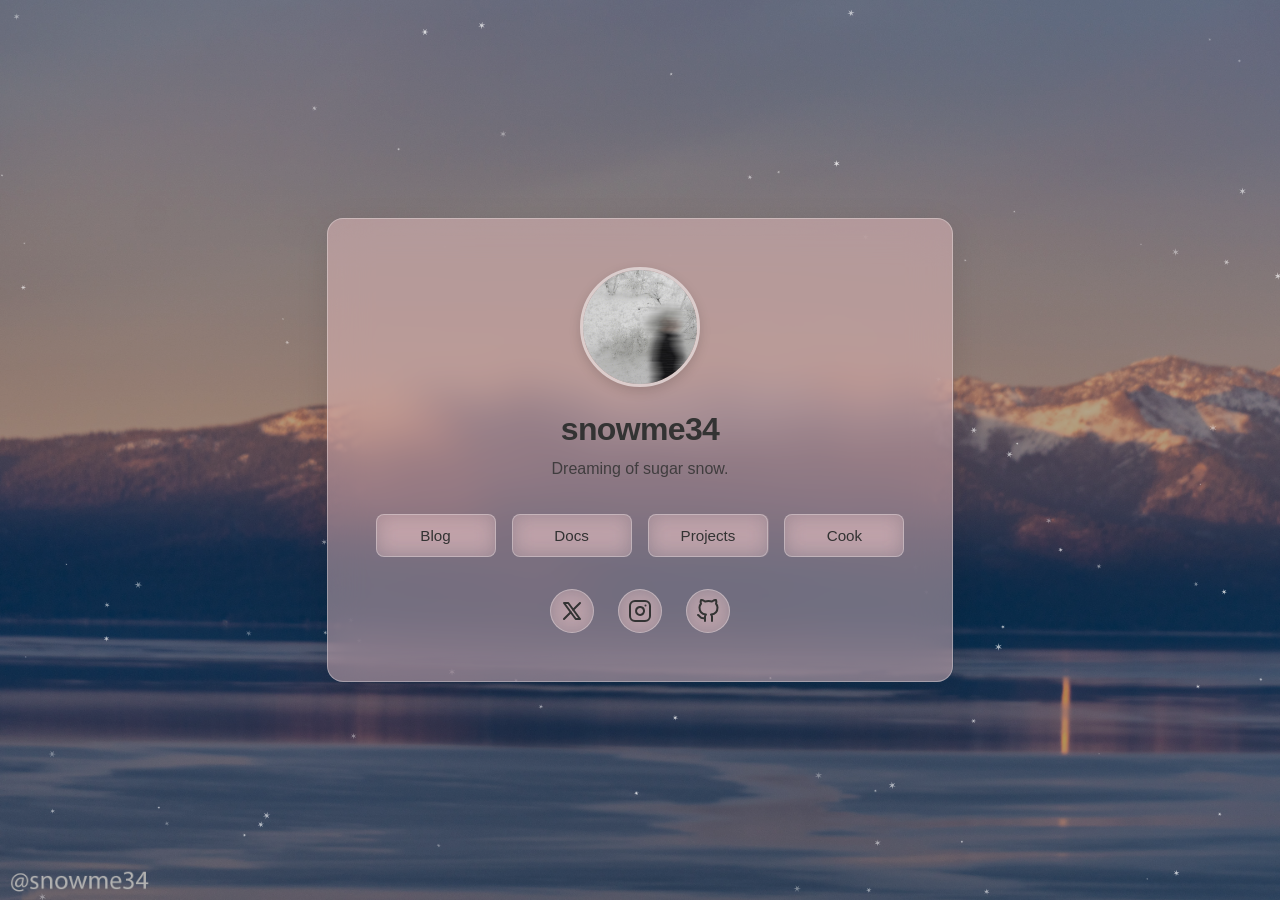
==== index.html @ c75e16be "init repo" ====
<!DOCTYPE html>
<html lang="en">
<head>
    <meta charset="UTF-8">
    <meta name="viewport" content="width=device-width, initial-scale=1.0">
    <meta name="description" content="snowme34 - Personal blog">
    <title>Home - snowme34</title>
    <link rel="icon" type="image/x-icon" href="favicon.ico">
    <link rel="stylesheet" href="css/styles.min.css">
    <style>
        :root {
            --bg-image: url('../images/background.jpg');
            --bg-position: left bottom;
            --bg-overlay: rgba(0, 0, 0, 0.3);
            --card-bg: rgba(241, 196, 199, 0.445);
            --card-blur: 20px;
            --primary-color: #333;
            --text-color: #333;
            --link-hover: #666;
            --button-bg: rgba(245, 207, 207, 0.2);
            --button-hover: rgba(245, 207, 207, 0.35);
        }
    </style>
    <script>
        window.particleConfig = {
            particleCount: 100,
            maxSize: 4,
            minSize: 1,
            maxSpeed: 1.5,
            minSpeed: 0.3,
            cursorRadius: 150,
            lightIntensity: 0.8,
            color: 'rgba(255, 255, 255, 0.8)',
            baseSpeed: 1.0
        };
    </script>
</head>
<body>
    <canvas id="particles"></canvas>

    <main class="card">
        <img src="images/profile.jpg" alt="Profile photo" class="profile-photo">
        <h1 class="name">snowme34</h1>
        <p class="bio">Dreaming of sugar snow.</p>

        <nav class="navigation">
            <a href="https://blog.snowme34.com" class="nav-button">Blog</a>
            <a href="https://docs.snowme34.com" class="nav-button">Docs</a>
            <a href="https://projects.snowme34.com" class="nav-button">Projects</a>
            <a href="https://cook.snowme34.com" class="nav-button">Cook</a>
        </nav>

        <div class="social-icons">
            <a href="https://x.com/snowme34" aria-label="X (Twitter)" class="social-link">
                <svg xmlns="http://www.w3.org/2000/svg" width="24" height="24" viewBox="0 0 24 24" fill="none" stroke="currentColor" stroke-width="2" stroke-linecap="round" stroke-linejoin="round">
                    <path d="M4 4l11.733 16h4.267l-11.733 -16z"></path>
                    <path d="M4 20l6.768 -6.768m2.46 -2.46l6.772 -6.772"></path>
                </svg>
            </a>
            <a href="https://instagram.com/snowme34" aria-label="Instagram" class="social-link">
                <svg xmlns="http://www.w3.org/2000/svg" width="24" height="24" viewBox="0 0 24 24" fill="none" stroke="currentColor" stroke-width="2" stroke-linecap="round" stroke-linejoin="round">
                    <rect x="2" y="2" width="20" height="20" rx="5" ry="5"></rect>
                    <path d="M16 11.37A4 4 0 1 1 12.63 8 4 4 0 0 1 16 11.37z"></path>
                    <line x1="17.5" y1="6.5" x2="17.51" y2="6.5"></line>
                </svg>
            </a>
            <a href="https://github.com/snowme34" aria-label="GitHub" class="social-link">
                <svg xmlns="http://www.w3.org/2000/svg" width="24" height="24" viewBox="0 0 24 24" fill="none" stroke="currentColor" stroke-width="2" stroke-linecap="round" stroke-linejoin="round">
                    <path d="M9 19c-5 1.5-5-2.5-7-3m14 6v-3.87a3.37 3.37 0 0 0-.94-2.61c3.14-.35 6.44-1.54 6.44-7A5.44 5.44 0 0 0 20 4.77 5.07 5.07 0 0 0 19.91 1S18.73.65 16 2.48a13.38 13.38 0 0 0-7 0C6.27.65 5.09 1 5.09 1A5.07 5.07 0 0 0 5 4.77a5.44 5.44 0 0 0-1.5 3.78c0 5.42 3.3 6.61 6.44 7A3.37 3.37 0 0 0 9 18.13V22"></path>
                </svg>
            </a>
        </div>
    </main>

    <script src="js/particles.min.js"></script>
</body>
</html>
---- css/styles.min.css ----
:root{--card-border:rgba(255,255,255,0.3);--card-shadow:rgba(0,0,0,0.1);--profile-size:120px;--card-padding:3rem;--card-max-width:max-content;--card-min-width:400px;--button-padding:0.75rem 2rem;--icon-size:24px;--spacing-sm:0.5rem;--spacing-md:1rem;--spacing-lg:1.5rem;--spacing-xl:2rem;--font-family:-apple-system,BlinkMacSystemFont,'Segoe UI',Roboto,'Helvetica Neue',Arial,sans-serif;--font-size-name:2rem;--font-size-bio:1rem;--font-size-button:0.95rem;--transition-speed:0.3s}*{margin:0;padding:0;box-sizing:border-box}html,body{width:100%;min-height:100vh;margin:0;padding:0}body{font-family:var(--font-family);color:var(--text-color);background-image:var(--bg-image);background-size:cover;background-position:var(--bg-position,center);background-repeat:no-repeat;background-attachment:fixed;position:relative;display:flex;align-items:center;justify-content:center;min-height:100vh}body::before{content:'';position:absolute;top:0;left:0;width:100%;height:100%;background:var(--bg-overlay);z-index:0}#particles{position:fixed;top:0;left:0;width:100%;height:100%;z-index:1;pointer-events:none}.card{position:relative;z-index:2;display:flex;flex-direction:column;align-items:center;justify-content:center;padding:var(--card-padding);max-width:var(--card-max-width);min-width:var(--card-min-width);background:var(--card-bg);backdrop-filter:blur(var(--card-blur));-webkit-backdrop-filter:blur(var(--card-blur));border:1px solid var(--card-border);box-shadow:0 8px 32px var(--card-shadow);border-radius:16px;margin:2rem}@supports not (backdrop-filter:blur(20px)){.card{background:rgba(255,255,255,0.85)}}.profile-photo{width:var(--profile-size);height:var(--profile-size);border-radius:50%;object-fit:cover;border:3px solid rgba(255,255,255,0.5);box-shadow:0 4px 12px rgba(0,0,0,0.15);margin-bottom:var(--spacing-lg);transition:transform var(--transition-speed) ease}.profile-photo:hover{transform:scale(1.05)}.name{font-size:var(--font-size-name);font-weight:600;margin-bottom:var(--spacing-sm);text-align:center;letter-spacing:-0.02em}.bio{font-size:var(--font-size-bio);line-height:1.6;text-align:center;margin-bottom:var(--spacing-xl);opacity:0.85;max-width:90%}.navigation{display:flex;flex-wrap:wrap;gap:var(--spacing-md);justify-content:center;margin-bottom:var(--spacing-xl)}.nav-button{padding:var(--button-padding);font-size:var(--font-size-button);color:var(--primary-color);text-decoration:none;background:var(--button-bg,rgba(255,255,255,0.2));border:1px solid rgba(255,255,255,0.3);border-radius:8px;transition:all var(--transition-speed) ease;font-weight:500;backdrop-filter:blur(10px);-webkit-backdrop-filter:blur(10px);min-width:120px;text-align:center}.nav-button:hover{background:var(--button-hover,rgba(255,255,255,0.35));transform:translateY(-2px);box-shadow:0 4px 12px rgba(0,0,0,0.1);color:var(--link-hover,#666)}.nav-button:active{transform:translateY(0)}.social-icons{display:flex;gap:var(--spacing-lg);justify-content:center}.social-link{display:flex;align-items:center;justify-content:center;width:44px;height:44px;color:var(--primary-color);text-decoration:none;background:var(--button-bg,rgba(255,255,255,0.2));border:1px solid rgba(255,255,255,0.3);border-radius:50%;transition:all var(--transition-speed) ease;backdrop-filter:blur(10px);-webkit-backdrop-filter:blur(10px)}.social-link:hover{background:var(--button-hover,rgba(255,255,255,0.35));transform:translateY(-3px) scale(1.05);box-shadow:0 4px 12px rgba(0,0,0,0.15);color:var(--link-hover,#666)}.social-link:active{transform:translateY(0) scale(1)}.social-link svg{width:var(--icon-size);height:var(--icon-size)}@media (max-width:1024px){:root{--card-padding:2.5rem;--font-size-name:1.75rem;--profile-size:110px}}@media (max-width:768px){:root{--card-padding:2rem;--card-min-width:85vw;--font-size-name:1.5rem;--font-size-bio:0.95rem;--font-size-button:0.9rem;--profile-size:100px;--button-padding:0.65rem 1.5rem;--spacing-xl:1.5rem}.card{max-width:90vw}.navigation{display:grid;grid-template-columns:repeat(2,1fr);width:100%;gap:var(--spacing-sm)}.nav-button{width:100%;text-align:center}.social-icons{gap:var(--spacing-md)}.social-link{width:40px;height:40px}}@media (max-width:480px){:root{--card-padding:1.5rem;--card-min-width:90vw;--font-size-name:1.35rem;--font-size-bio:0.9rem;--profile-size:90px}.card{max-width:95vw}.bio{max-width:100%}}.nav-button:focus,.social-link:focus{outline:2px solid var(--primary-color);outline-offset:2px}@media print{#particles{display:none}body::before{display:none}.card{background:white;backdrop-filter:none;box-shadow:none;border:1px solid #ddd}}
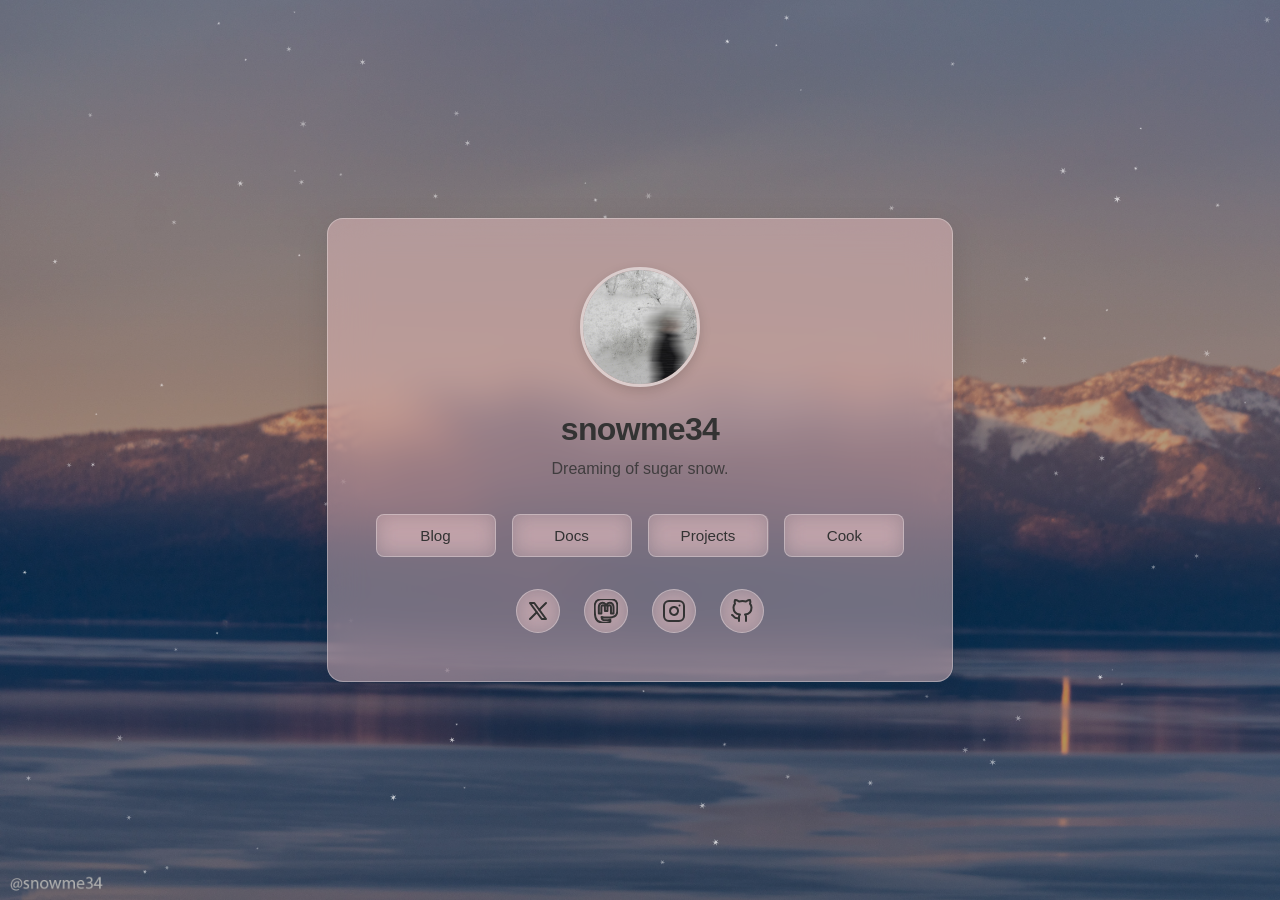
==== commit 39bf8aa3: "add mastodon link" ====
--- a/index.html
+++ b/index.html
@@ -57,6 +57,12 @@
                     <path d="M4 20l6.768 -6.768m2.46 -2.46l6.772 -6.772"></path>
                 </svg>
             </a>
+            <a href="https://mastodon.social/@snowme34" aria-label="Mastodon" class="social-link">
+                <svg xmlns="http://www.w3.org/2000/svg" width="24" height="24" viewBox="0 0 24 24" fill="none" stroke="currentColor" stroke-width="2" stroke-linecap="round" stroke-linejoin="round">
+                    <path
+                        d="M23.268 5.313c-.35-2.578-2.617-4.61-5.304-5.004C17.51.242 15.792 0 11.813 0h-.03c-3.98 0-4.835.242-5.288.309C3.882.692 1.496 2.518.917 5.127.64 6.412.61 7.837.661 9.143c.074 1.874.088 3.745.26 5.611.118 1.24.325 2.47.62 3.68.55 2.237 2.777 4.098 4.96 4.857 2.336.792 4.849.923 7.256.38.265-.061.527-.132.786-.213.585-.184 1.27-.39 1.774-.753a.057.057 0 0 0 .023-.043v-1.809a.052.052 0 0 0-.02-.041.053.053 0 0 0-.046-.01 20.282 20.282 0 0 1-4.709.545c-2.73 0-3.463-1.284-3.674-1.818a5.593 5.593 0 0 1-.319-1.433.053.053 0 0 1 .066-.054c1.517.363 3.072.546 4.632.546.376 0 .75 0 1.125-.01 1.57-.044 3.224-.124 4.768-.422.038-.008.077-.015.11-.024 2.435-.464 4.753-1.92 4.989-5.604.008-.145.03-1.52.03-1.67.002-.512.167-3.63-.024-5.545zm-3.748 9.195h-2.561V8.29c0-1.309-.55-1.976-1.67-1.976-1.23 0-1.846.79-1.846 2.35v3.403h-2.546V8.663c0-1.56-.617-2.35-1.848-2.35-1.112 0-1.668.668-1.67 1.977v6.218H4.822V8.102c0-1.31.337-2.35 1.011-3.12.696-.77 1.608-1.164 2.74-1.164 1.311 0 2.302.5 2.962 1.498l.638 1.06.638-1.06c.66-.999 1.65-1.498 2.96-1.498 1.13 0 2.043.395 2.74 1.164.675.77 1.012 1.81 1.012 3.12z" />
+                </svg>
+            </a>
             <a href="https://instagram.com/snowme34" aria-label="Instagram" class="social-link">
                 <svg xmlns="http://www.w3.org/2000/svg" width="24" height="24" viewBox="0 0 24 24" fill="none" stroke="currentColor" stroke-width="2" stroke-linecap="round" stroke-linejoin="round">
                     <rect x="2" y="2" width="20" height="20" rx="5" ry="5"></rect>
